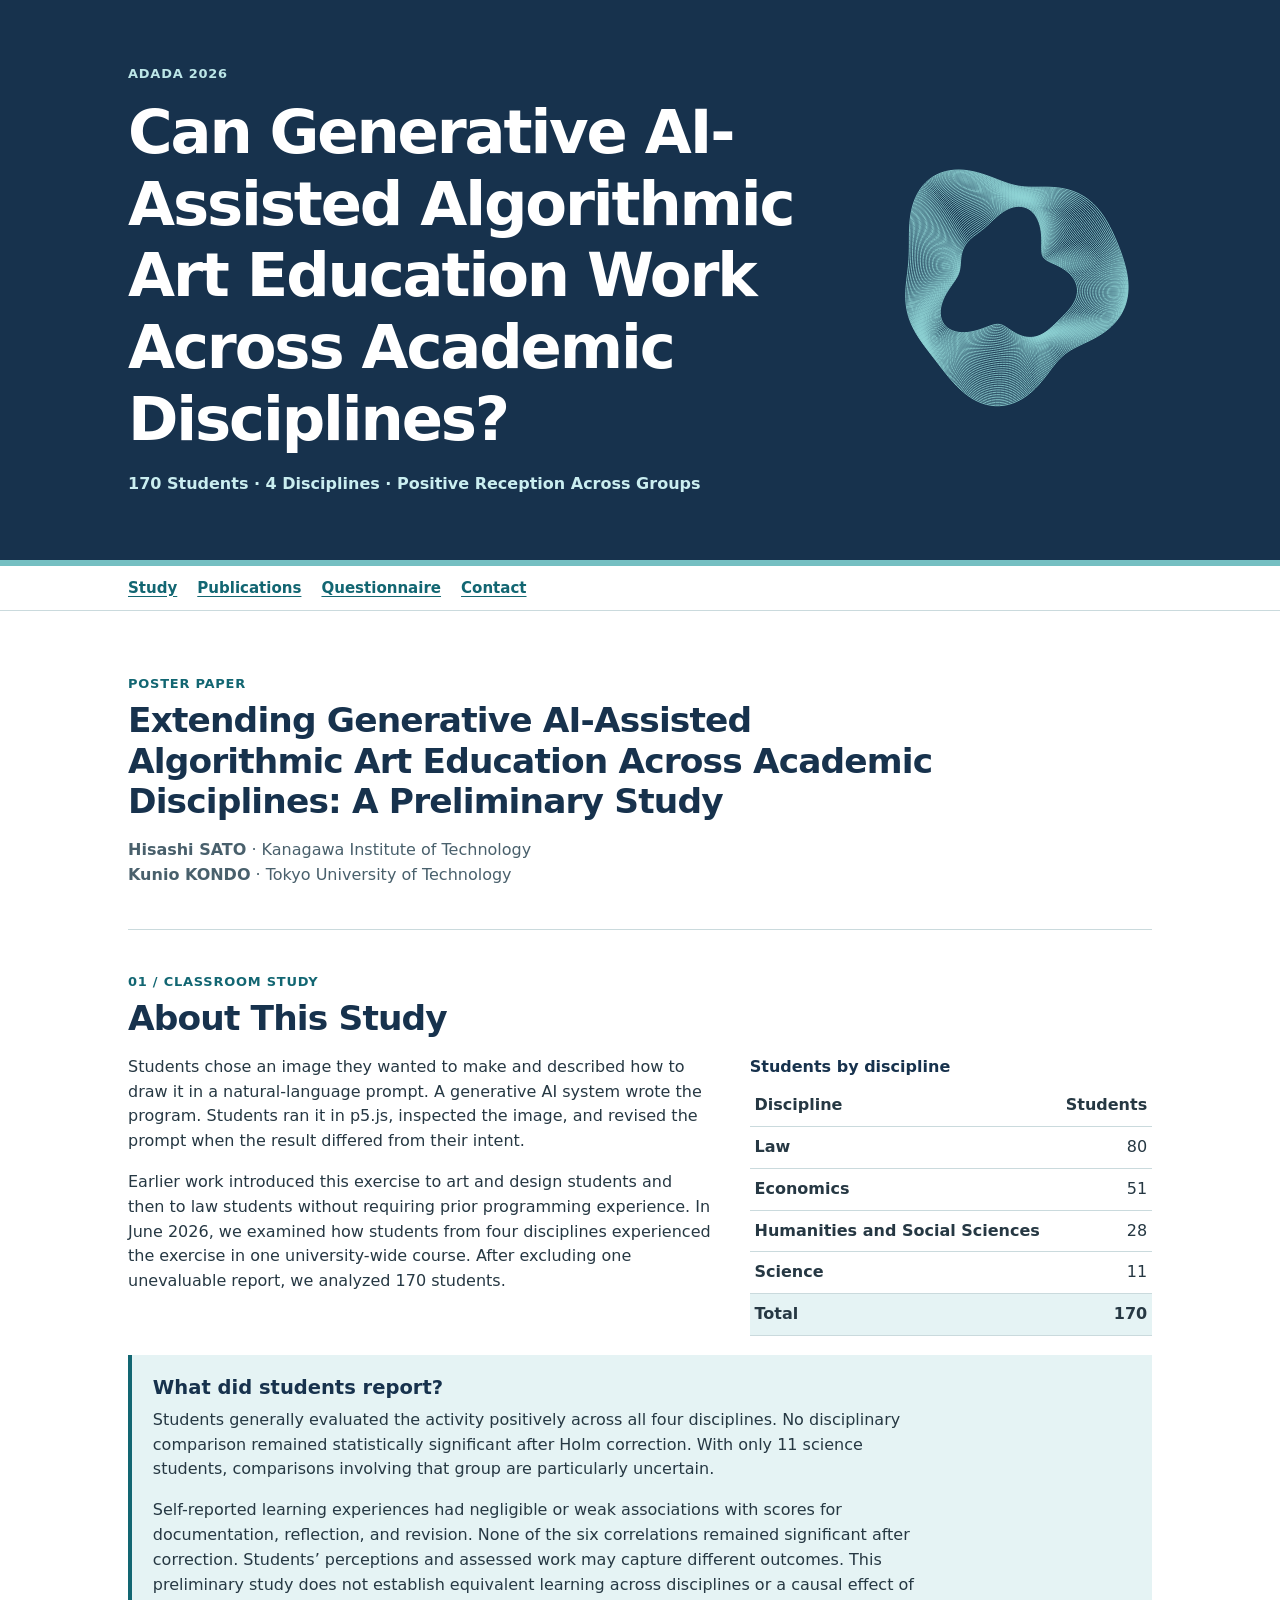
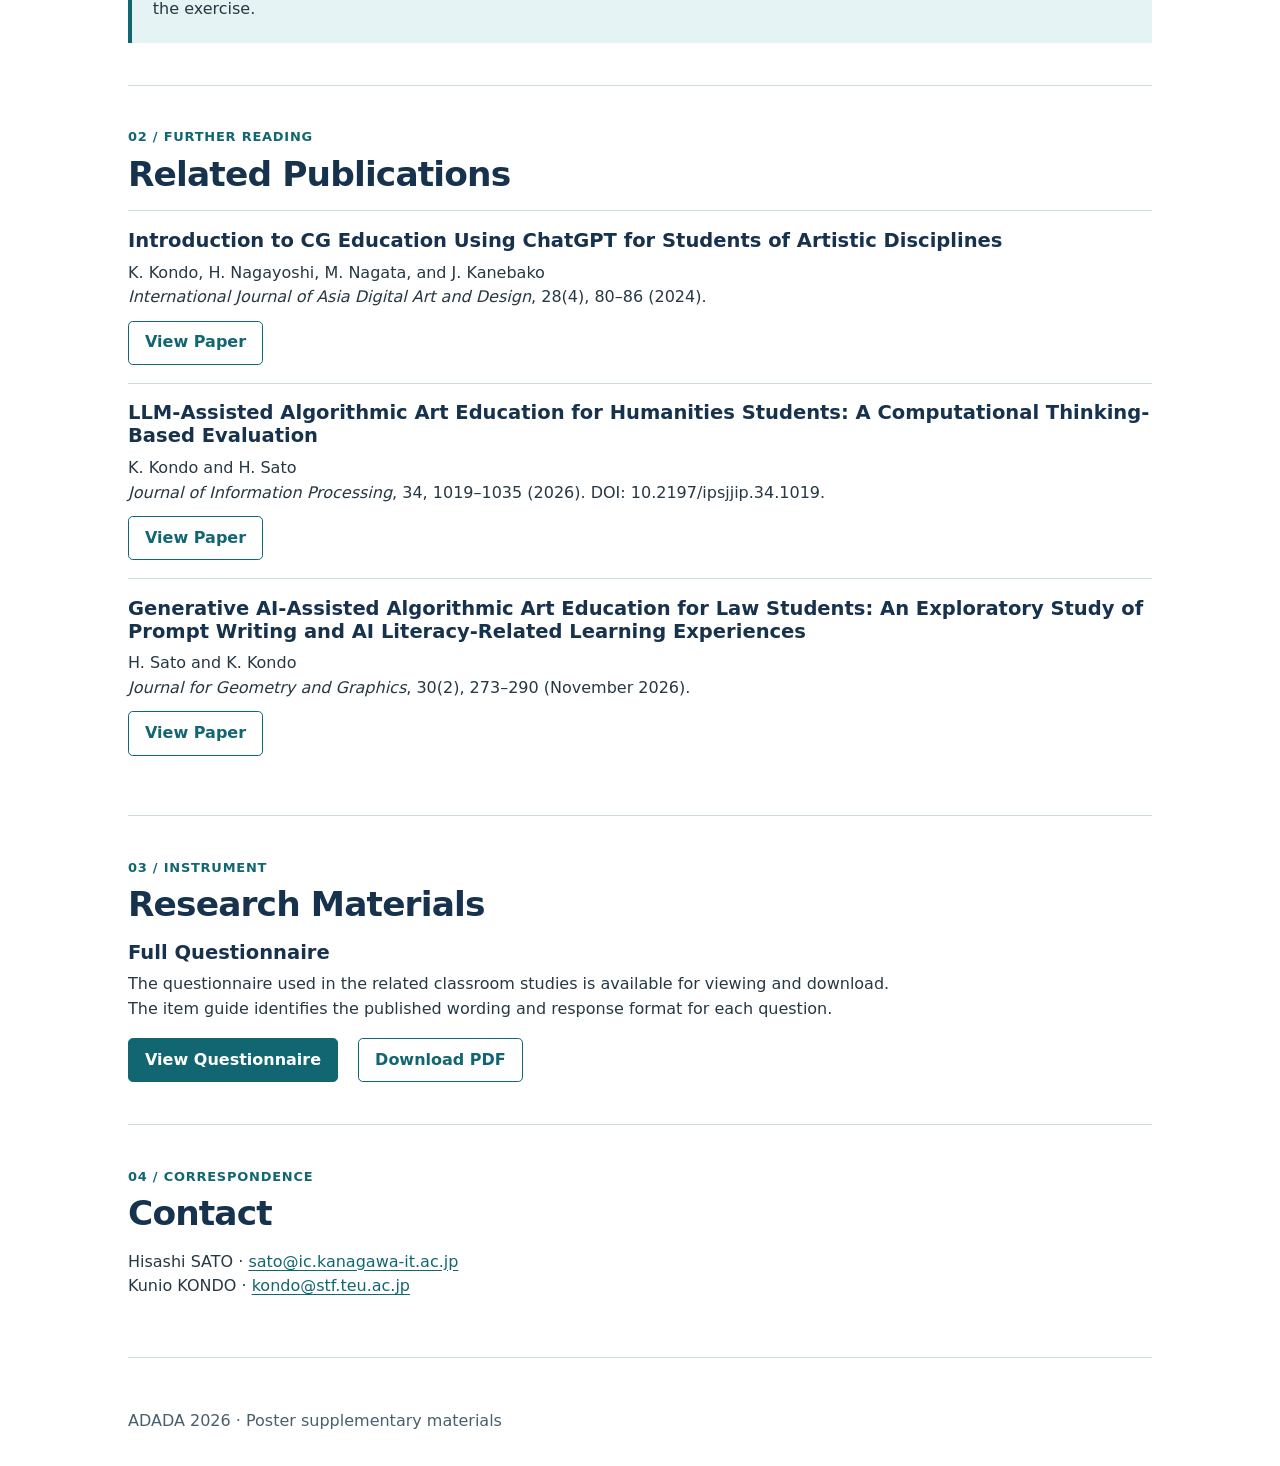
==== adada2026/index.html @ 4f1a8307 "Publish ADADA 2026 poster study and questionnaire" ====
<!doctype html>
<html lang="en"><head><meta charset="utf-8"><meta name="viewport" content="width=device-width,initial-scale=1"><title>ADADA 2026 · Algorithmic Art Across Disciplines</title><meta name="description" content="Study overview, related publications and classroom questionnaire for the ADADA 2026 poster by Hisashi Sato and Kunio Kondo."><link rel="stylesheet" href="assets/style.css"></head>
<body><a class="skip" href="#main">Skip to content</a>
<header class="hero home"><div class="wrap"><p class="eyebrow">ADADA 2026</p><h1>Can Generative AI-Assisted Algorithmic Art Education Work Across Academic Disciplines?</h1><p class="strap">170 Students · 4 Disciplines · Positive Reception Across Groups</p></div></header>
<nav aria-label="Poster resources"><div class="wrap"><a href="#study">Study</a><a href="#publications">Publications</a><a href="questionnaire.html">Questionnaire</a><a href="#contact">Contact</a></div></nav>
<main id="main" class="wrap"><div class="paper"><p class="kicker">Poster paper</p><h2>Extending Generative AI-Assisted Algorithmic Art Education Across Academic Disciplines: A Preliminary Study</h2><p class="byline"><strong>Hisashi SATO</strong> · Kanagawa Institute of Technology<br><strong>Kunio KONDO</strong> · Tokyo University of Technology</p></div>
<section id="study"><p class="kicker">01 / Classroom study</p><h2>About This Study</h2><div class="studygrid"><div><p>Students chose an image they wanted to make and described how to draw it in a natural-language prompt. A generative AI system wrote the program. Students ran it in p5.js, inspected the image, and revised the prompt when the result differed from their intent.</p><p>Earlier work introduced this exercise to art and design students and then to law students without requiring prior programming experience. In June 2026, we examined how students from four disciplines experienced the exercise in one university-wide course. After excluding one unevaluable report, we analyzed 170 students.</p></div>
<table><caption>Students by discipline</caption><thead><tr><th scope="col">Discipline</th><th scope="col">Students</th></tr></thead><tbody><tr><th scope="row">Law</th><td>80</td></tr><tr><th scope="row">Economics</th><td>51</td></tr><tr><th scope="row">Humanities and Social Sciences</th><td>28</td></tr><tr><th scope="row">Science</th><td>11</td></tr></tbody><tfoot><tr><th scope="row">Total</th><td>170</td></tr></tfoot></table></div>
<div class="callout"><h3>What did students report?</h3><p>Students generally evaluated the activity positively across all four disciplines. No disciplinary comparison remained statistically significant after Holm correction. With only 11 science students, comparisons involving that group are particularly uncertain.</p><p>Self-reported learning experiences had negligible or weak associations with scores for documentation, reflection, and revision. None of the six correlations remained significant after correction. Students’ perceptions and assessed work may capture different outcomes. This preliminary study does not establish equivalent learning across disciplines or a causal effect of the exercise.</p></div></section>
<section id="publications"><p class="kicker">02 / Further reading</p><h2>Related Publications</h2>
<article class="pub"><h3>Introduction to CG Education Using ChatGPT for Students of Artistic Disciplines</h3><p>K. Kondo, H. Nagayoshi, M. Nagata, and J. Kanebako<br><i>International Journal of Asia Digital Art and Design</i>, 28(4), 80–86 (2024).</p><a class="button" aria-label="View Paper: Introduction to CG Education Using ChatGPT" href="https://www.jstage.jst.go.jp/article/adada/28/4/28_80/_article/-char/en">View Paper</a></article>
<article class="pub"><h3>LLM-Assisted Algorithmic Art Education for Humanities Students: A Computational Thinking-Based Evaluation</h3><p>K. Kondo and H. Sato<br><i>Journal of Information Processing</i>, 34, 1019–1035 (2026). DOI: 10.2197/ipsjjip.34.1019.</p><a class="button" aria-label="View Paper: LLM-Assisted Algorithmic Art Education for Humanities Students" href="https://doi.org/10.2197/ipsjjip.34.1019">View Paper</a></article>
<article class="pub"><h3>Generative AI-Assisted Algorithmic Art Education for Law Students: An Exploratory Study of Prompt Writing and AI Literacy-Related Learning Experiences</h3><p>H. Sato and K. Kondo<br><i>Journal for Geometry and Graphics</i>, 30(2), 273–290 (November 2026).</p><a class="button" aria-label="View Paper: Generative AI-Assisted Algorithmic Art Education for Law Students" href="https://www.heldermann.de/JGG/JGG30/JGG302/jgg30018.htm">View Paper</a></article></section>
<section id="materials"><p class="kicker">03 / Instrument</p><h2>Research Materials</h2><h3>Full Questionnaire</h3><p>The questionnaire used in the related classroom studies is available for viewing and download. The item guide identifies the published wording and response format for each question.</p><div class="actions"><a class="button primary" href="questionnaire.html">View Questionnaire</a><a class="button" href="questionnaire.pdf" download>Download PDF</a></div></section>
<section id="contact"><p class="kicker">04 / Correspondence</p><h2>Contact</h2><p>Hisashi SATO · <a href="mailto:sato@ic.kanagawa-it.ac.jp">sato@ic.kanagawa-it.ac.jp</a><br>Kunio KONDO · <a href="mailto:kondo@stf.teu.ac.jp">kondo@stf.teu.ac.jp</a></p></section></main><footer class="wrap">ADADA 2026 · Poster supplementary materials</footer></body></html>
---- adada2026/assets/style.css ----
:root{--navy:#17324d;--teal:#126672;--ink:#263843;--muted:#49606c;--line:#cadadd;--tint:#e5f3f4;color:var(--ink);background:white;font:100%/1.55 system-ui,-apple-system,sans-serif}
*{box-sizing:border-box}body{margin:0}a{color:var(--teal);text-underline-offset:.2em}a:focus-visible{outline:3px solid #cd7513;outline-offset:3px}.skip{position:absolute;left:.5rem;top:-8rem;background:white;padding:.6rem;z-index:5}.skip:focus{top:.5rem}
.wrap{width:min(100% - 2.5rem,64rem);margin-inline:auto}.hero{background:var(--navy);color:white;border-bottom:6px solid #75bfc2}.hero .wrap{padding-block:clamp(2rem,5vw,4.5rem);position:relative;isolation:isolate}.hero.home .wrap:after{content:"";position:absolute;inset:0 0 0 auto;width:28%;background:url('contours.svg') center right/contain no-repeat;z-index:-1}.home h1,.home .strap{max-width:70%}
.eyebrow,.kicker,.meta{font-size:.81rem;font-weight:650;letter-spacing:.06em}.eyebrow,.kicker{text-transform:uppercase}.eyebrow{color:#bce6e7;margin:0 0 .8rem}.kicker{color:var(--teal);margin:0 0 .4rem}.meta{color:var(--muted);letter-spacing:.015em}.strap{color:#caeef0;margin:1rem 0 0;font-weight:600}h1,h2,h3,p{margin-top:0}h1,h2,h3{line-height:1.18;text-wrap:pretty}h1{font-size:clamp(2rem,4.9vw,3.8rem);letter-spacing:-.035em;margin-bottom:0}h2{font-size:clamp(1.55rem,3vw,2.15rem);color:var(--navy);letter-spacing:-.025em;margin-bottom:1rem}h3{color:var(--navy);font-size:1.22rem;margin-bottom:.55rem}p{max-width:75ch}
nav{border-bottom:1px solid var(--line)}nav .wrap,.actions{display:flex;gap:.35rem 1.25rem;flex-wrap:wrap}nav a,.button{display:inline-flex;align-items:center;min-height:44px;font-weight:600}nav a{font-size:.94rem}.button{padding:.55rem 1rem;border:1px solid var(--teal);border-radius:.3rem;text-decoration:none}.button:hover{background:var(--tint)}.primary,.primary:hover{background:var(--teal);color:white}
main{padding-block:1.3rem 2rem}section,.paper{padding:clamp(1.4rem,4vw,2.6rem) 0;border-bottom:1px solid var(--line)}.paper h2{max-width:35ch}.byline{color:var(--muted);margin-bottom:0}.studygrid{display:grid;grid-template-columns:1.45fr 1fr;gap:2.4rem}table{border-collapse:collapse;width:100%;align-self:start}caption{text-align:left;font-weight:bold;color:var(--navy);margin-bottom:.35rem}td,th{text-align:left;padding:.5rem .3rem;border-bottom:1px solid var(--line)}td:last-child,thead th:last-child{text-align:right;font-variant-numeric:tabular-nums}tfoot{background:var(--tint);font-weight:bold}.callout{background:var(--tint);border-left:4px solid var(--teal);padding:1.3rem;margin-top:1.2rem}.callout p:last-child,.actions,.pub p:last-child{margin-bottom:0}.pub{padding:1.1rem 0;border-top:1px solid var(--line)}.pub .button{min-height:44px}.pub p{margin-bottom:.65rem}footer{padding:1.2rem 0 2rem;color:var(--muted)}.q{padding:.85rem 0;border-top:1px solid var(--line);break-inside:avoid}.q h3{font-size:1.09rem;max-width:72ch}.q .meta{margin:0}.q ul{margin-bottom:0}.qpage section{max-width:52rem}.qpage .scale{padding-left:1.35rem}.qpage .source{font-size:.94rem}
@media(max-width:680px){.hero.home .wrap:after{display:none}.home h1,.home .strap{max-width:100%}.studygrid{grid-template-columns:1fr;gap:.6rem}.wrap{width:calc(100% - 2rem)}nav .wrap{gap:0 .85rem}.button{padding-inline:.8rem}}
@page{size:A4 portrait;margin:16mm 18mm}
@media print{.skip,nav,footer,.actions{display:none}.wrap{width:100%}body{font:10.5pt/1.35 Arial,sans-serif}.hero{color:var(--navy);background:white;border-bottom:1pt solid var(--teal)}.hero .wrap{padding:0 0 4mm}.eyebrow,.kicker{color:var(--teal);font-size:8.5pt}h1{font-size:22pt}.qpage{padding:0}.qpage section{max-width:none;padding:3mm 0;border:0}.qpage h2{font-size:15pt;margin-bottom:2mm}.qpage h3{font-size:11pt;margin-bottom:1mm}.qpage .q{padding:2mm 0}.qpage .meta{font-size:8pt}.qpage p,.qpage ul{margin-bottom:2mm}.qpage .newpage{break-before:page}.qpage .scale{list-style:none;padding:0;margin:0}.scale li{display:inline-block;margin-right:3mm}.source{font-size:9pt}a{color:inherit}}
.scale{list-style:none;padding:0!important}.scale li{margin:.12rem 0}
@media print{.qpage section{padding:2mm 0}.qpage .q{padding:1.6mm 0}.qpage p{max-width:none}.qpage .q h3{max-width:none}.qpage .scale{display:flex;flex-wrap:wrap;gap:0 3mm}.qpage .scale li{margin:0}.qpage .meta{letter-spacing:0}}
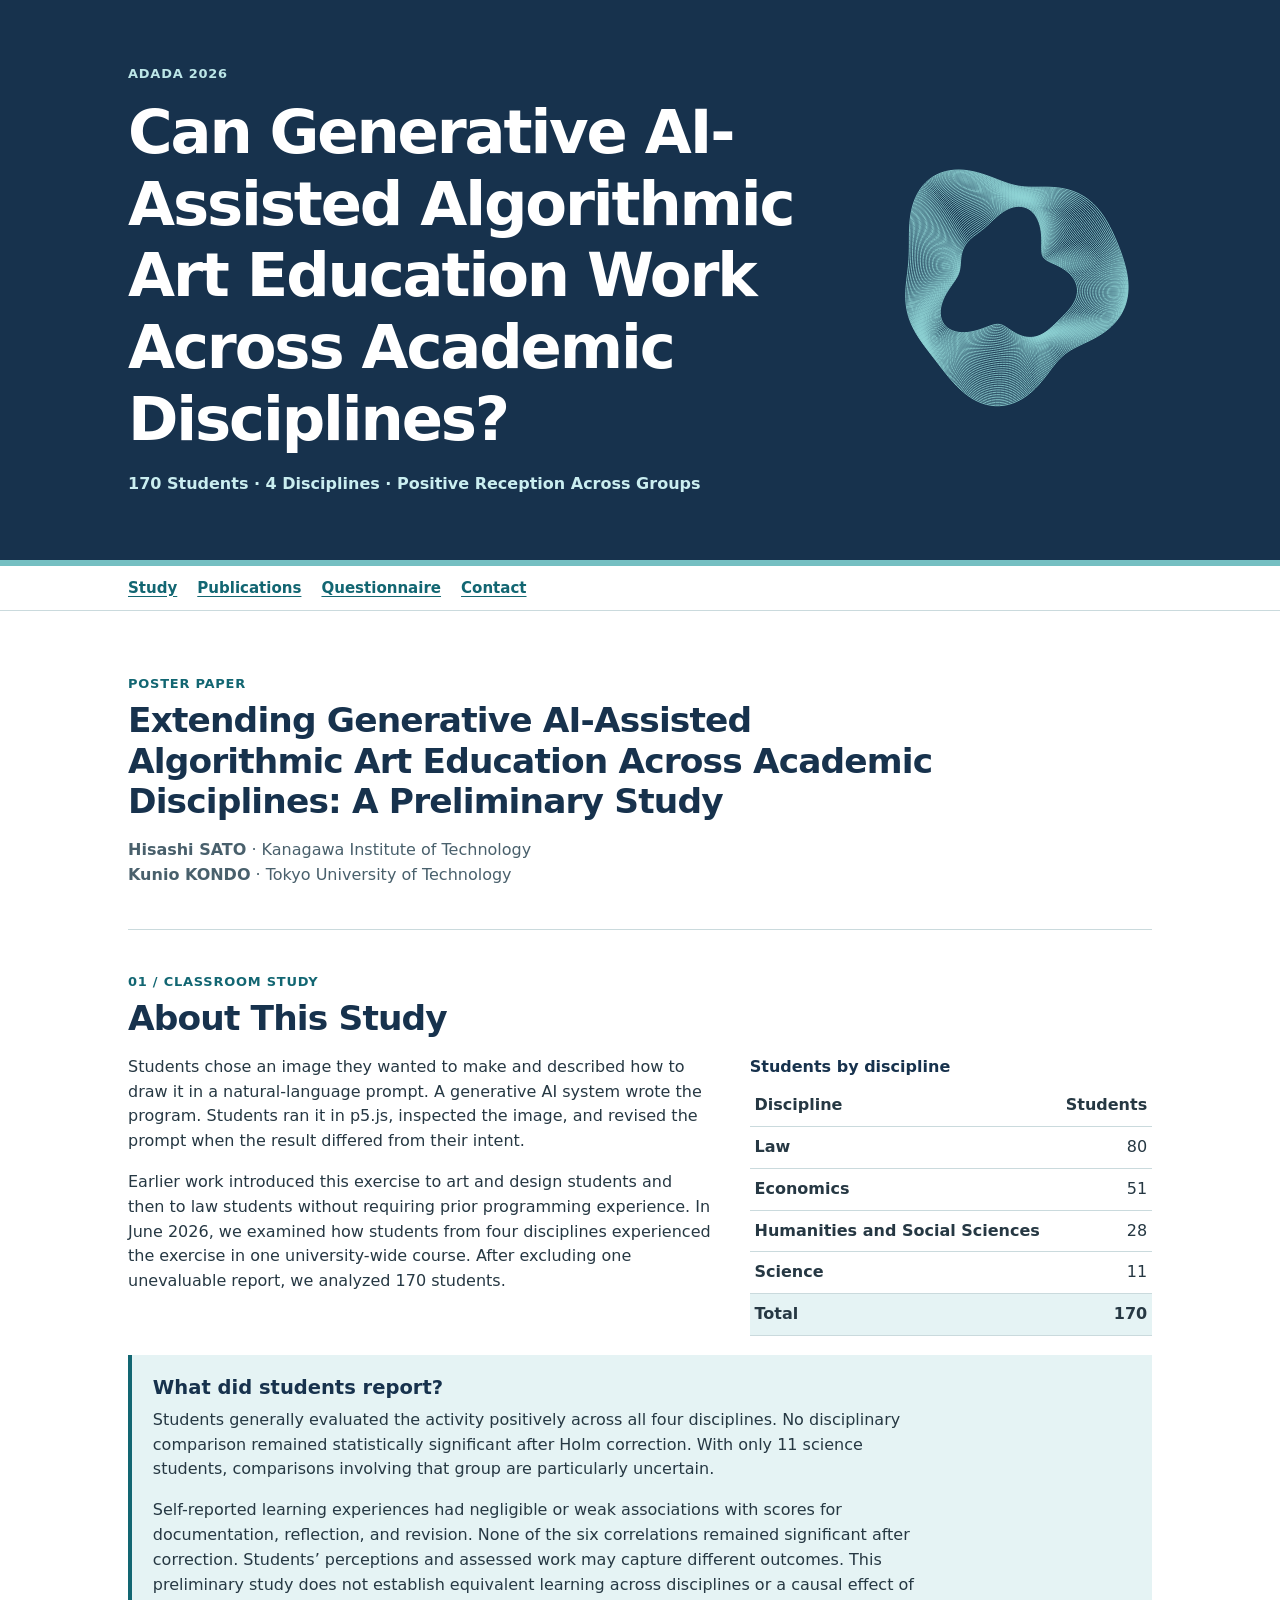
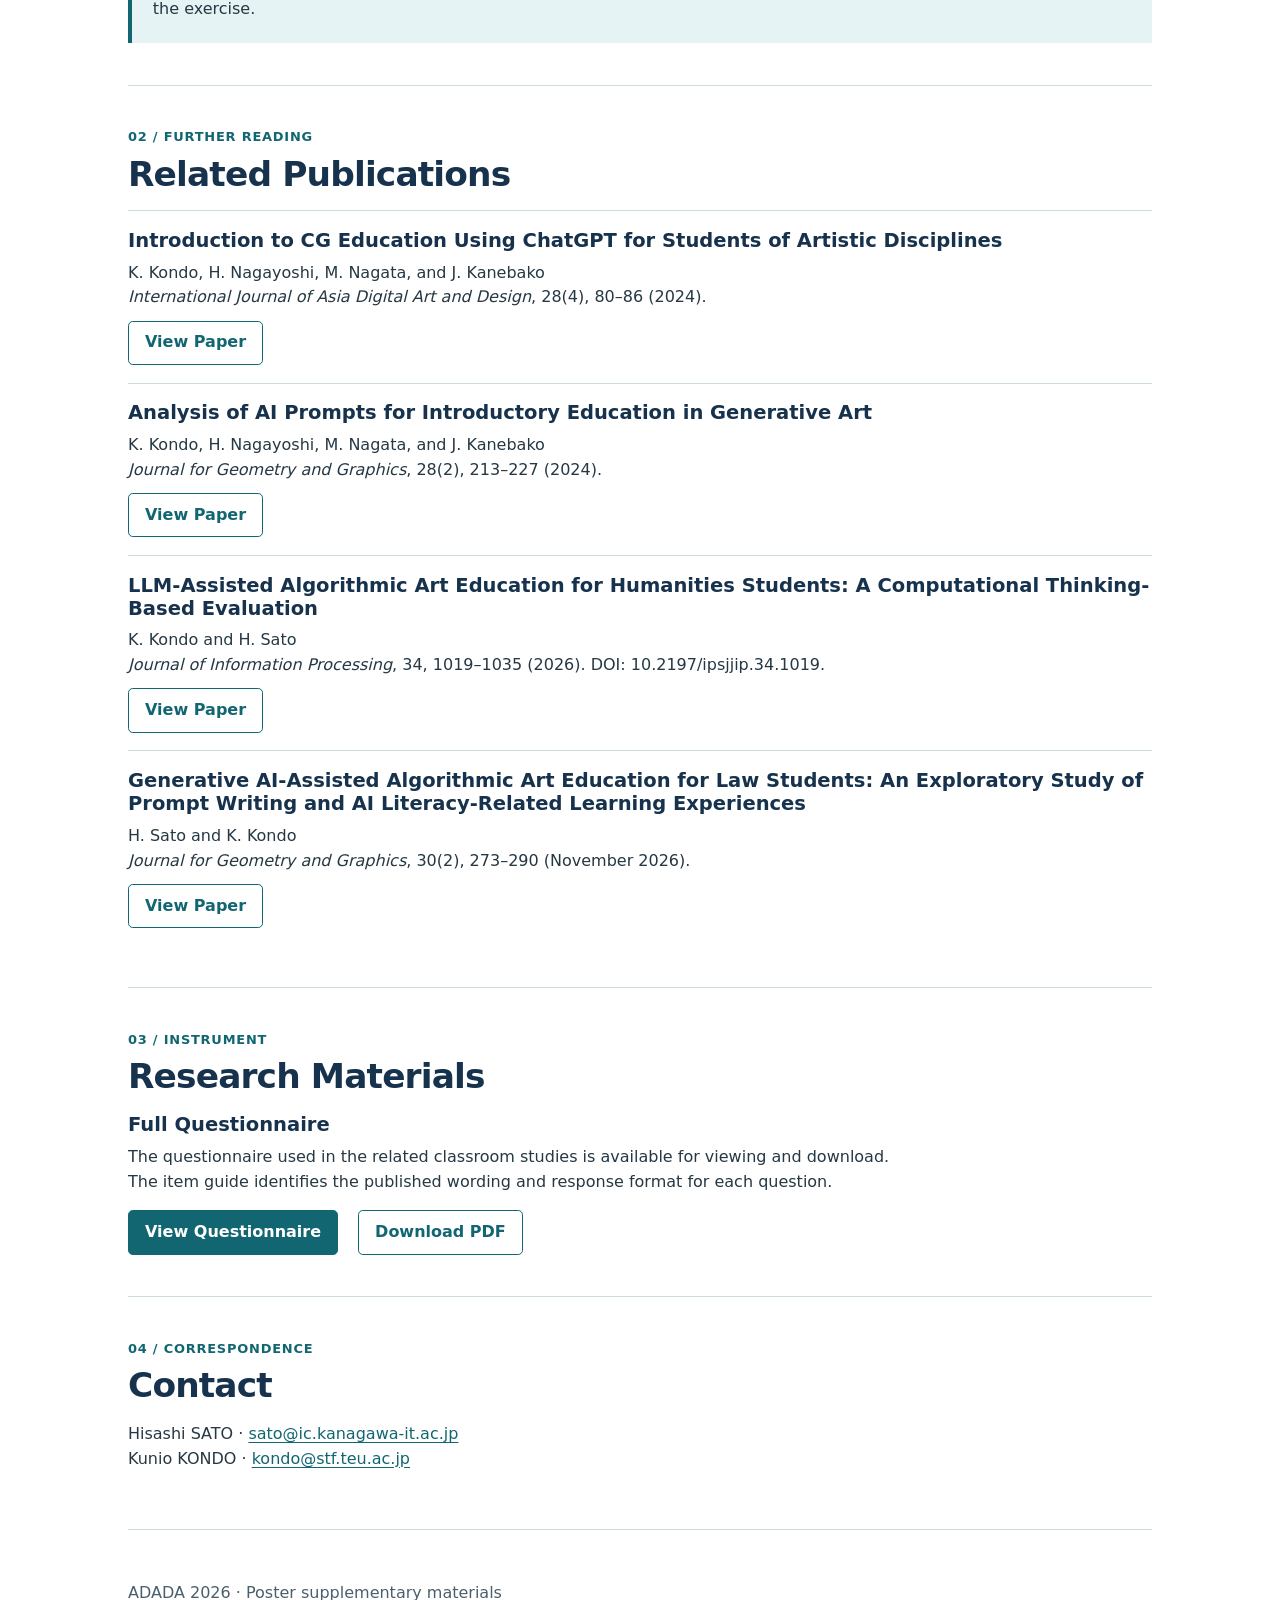
==== commit 0b8dda97: "Add Kondo et al. 2024 paper on AI prompts to related publications" ====
--- a/adada2026/index.html
+++ b/adada2026/index.html
@@ -9,6 +9,12 @@
 <div class="callout"><h3>What did students report?</h3><p>Students generally evaluated the activity positively across all four disciplines. No disciplinary comparison remained statistically significant after Holm correction. With only 11 science students, comparisons involving that group are particularly uncertain.</p><p>Self-reported learning experiences had negligible or weak associations with scores for documentation, reflection, and revision. None of the six correlations remained significant after correction. Students’ perceptions and assessed work may capture different outcomes. This preliminary study does not establish equivalent learning across disciplines or a causal effect of the exercise.</p></div></section>
 <section id="publications"><p class="kicker">02 / Further reading</p><h2>Related Publications</h2>
 <article class="pub"><h3>Introduction to CG Education Using ChatGPT for Students of Artistic Disciplines</h3><p>K. Kondo, H. Nagayoshi, M. Nagata, and J. Kanebako<br><i>International Journal of Asia Digital Art and Design</i>, 28(4), 80–86 (2024).</p><a class="button" aria-label="View Paper: Introduction to CG Education Using ChatGPT" href="https://www.jstage.jst.go.jp/article/adada/28/4/28_80/_article/-char/en">View Paper</a></article>
+<article class="pub">
+<h3>Analysis of AI Prompts for Introductory Education in Generative Art</h3>
+<p>K. Kondo, H. Nagayoshi, M. Nagata, and J. Kanebako<br>
+<i>Journal for Geometry and Graphics</i>, 28(2), 213–227 (2024).</p>
+<a class="button" aria-label="View Paper: Analysis of AI Prompts for Introductory Education in Generative Art" href="https://www.heldermann.de/JGG/JGG28/JGG282/jgg28019.htm">View Paper</a>
+</article>
 <article class="pub"><h3>LLM-Assisted Algorithmic Art Education for Humanities Students: A Computational Thinking-Based Evaluation</h3><p>K. Kondo and H. Sato<br><i>Journal of Information Processing</i>, 34, 1019–1035 (2026). DOI: 10.2197/ipsjjip.34.1019.</p><a class="button" aria-label="View Paper: LLM-Assisted Algorithmic Art Education for Humanities Students" href="https://doi.org/10.2197/ipsjjip.34.1019">View Paper</a></article>
 <article class="pub"><h3>Generative AI-Assisted Algorithmic Art Education for Law Students: An Exploratory Study of Prompt Writing and AI Literacy-Related Learning Experiences</h3><p>H. Sato and K. Kondo<br><i>Journal for Geometry and Graphics</i>, 30(2), 273–290 (November 2026).</p><a class="button" aria-label="View Paper: Generative AI-Assisted Algorithmic Art Education for Law Students" href="https://www.heldermann.de/JGG/JGG30/JGG302/jgg30018.htm">View Paper</a></article></section>
 <section id="materials"><p class="kicker">03 / Instrument</p><h2>Research Materials</h2><h3>Full Questionnaire</h3><p>The questionnaire used in the related classroom studies is available for viewing and download. The item guide identifies the published wording and response format for each question.</p><div class="actions"><a class="button primary" href="questionnaire.html">View Questionnaire</a><a class="button" href="questionnaire.pdf" download>Download PDF</a></div></section>
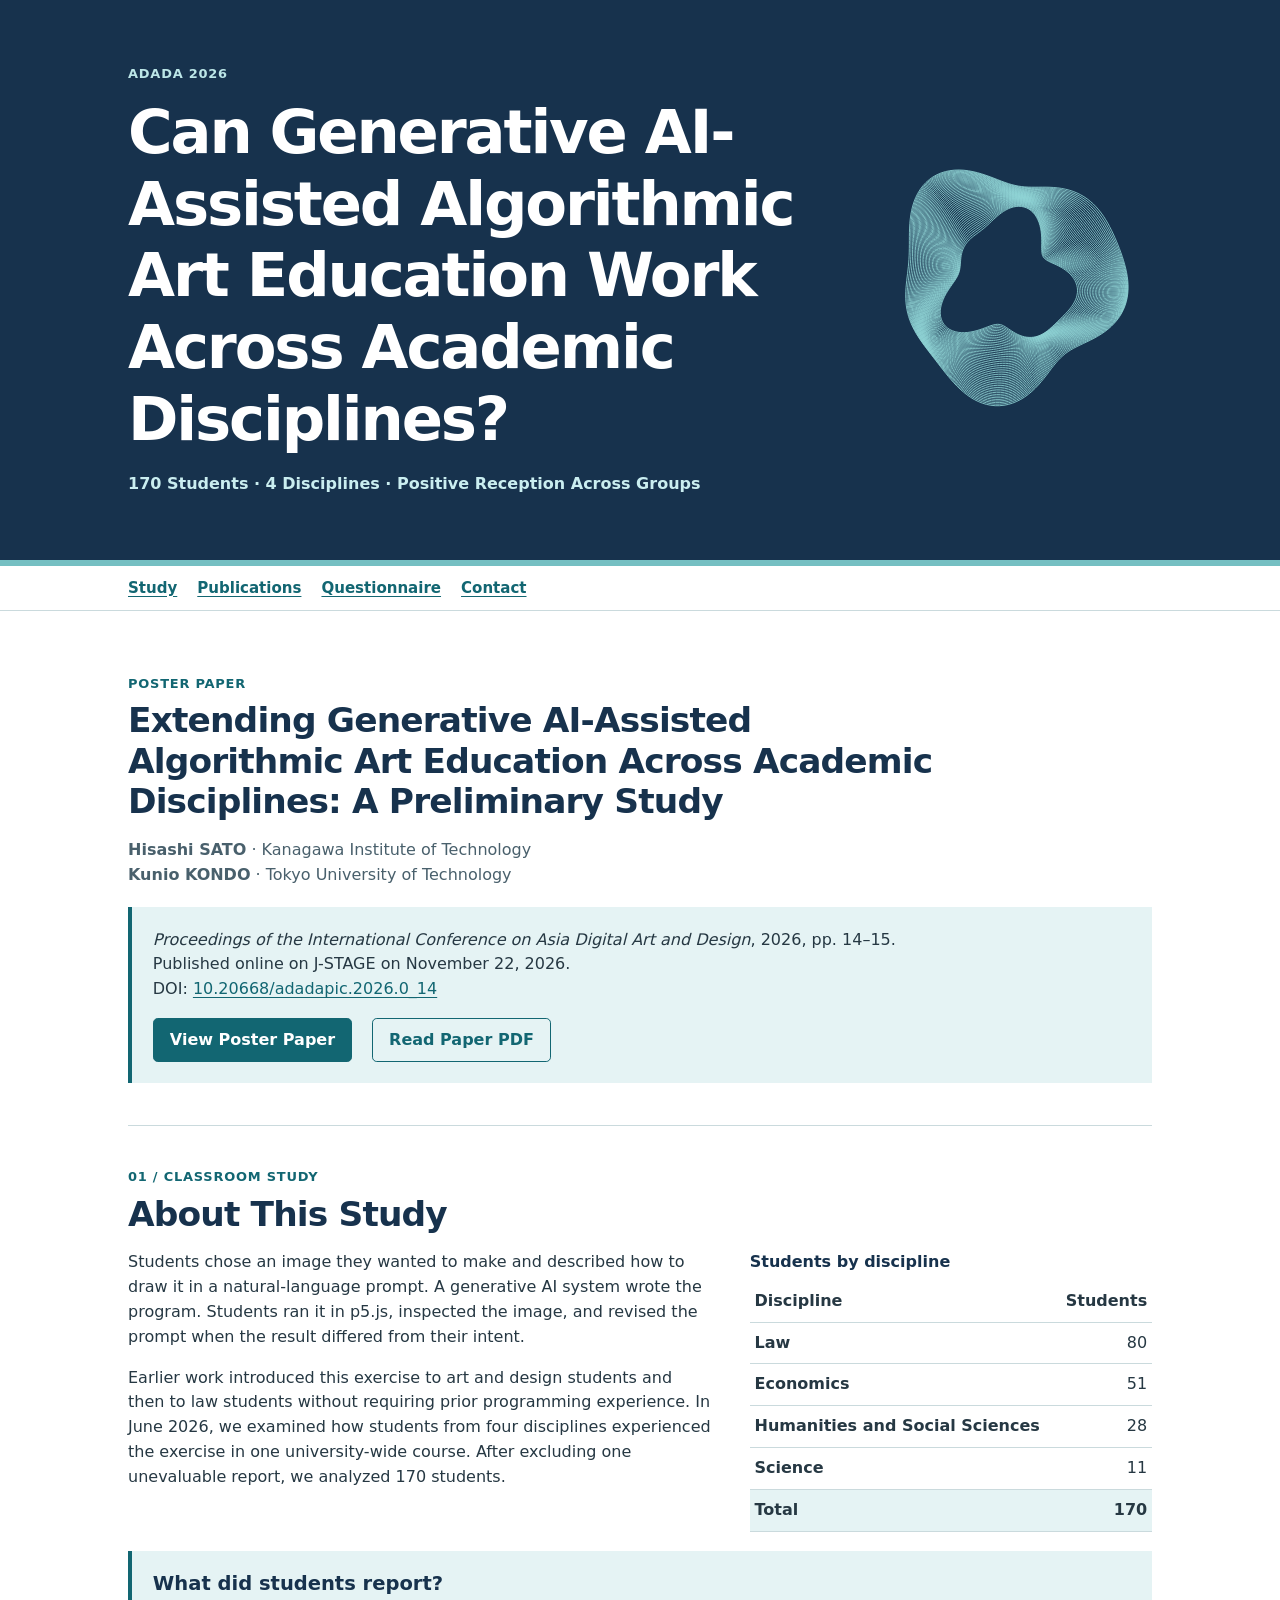
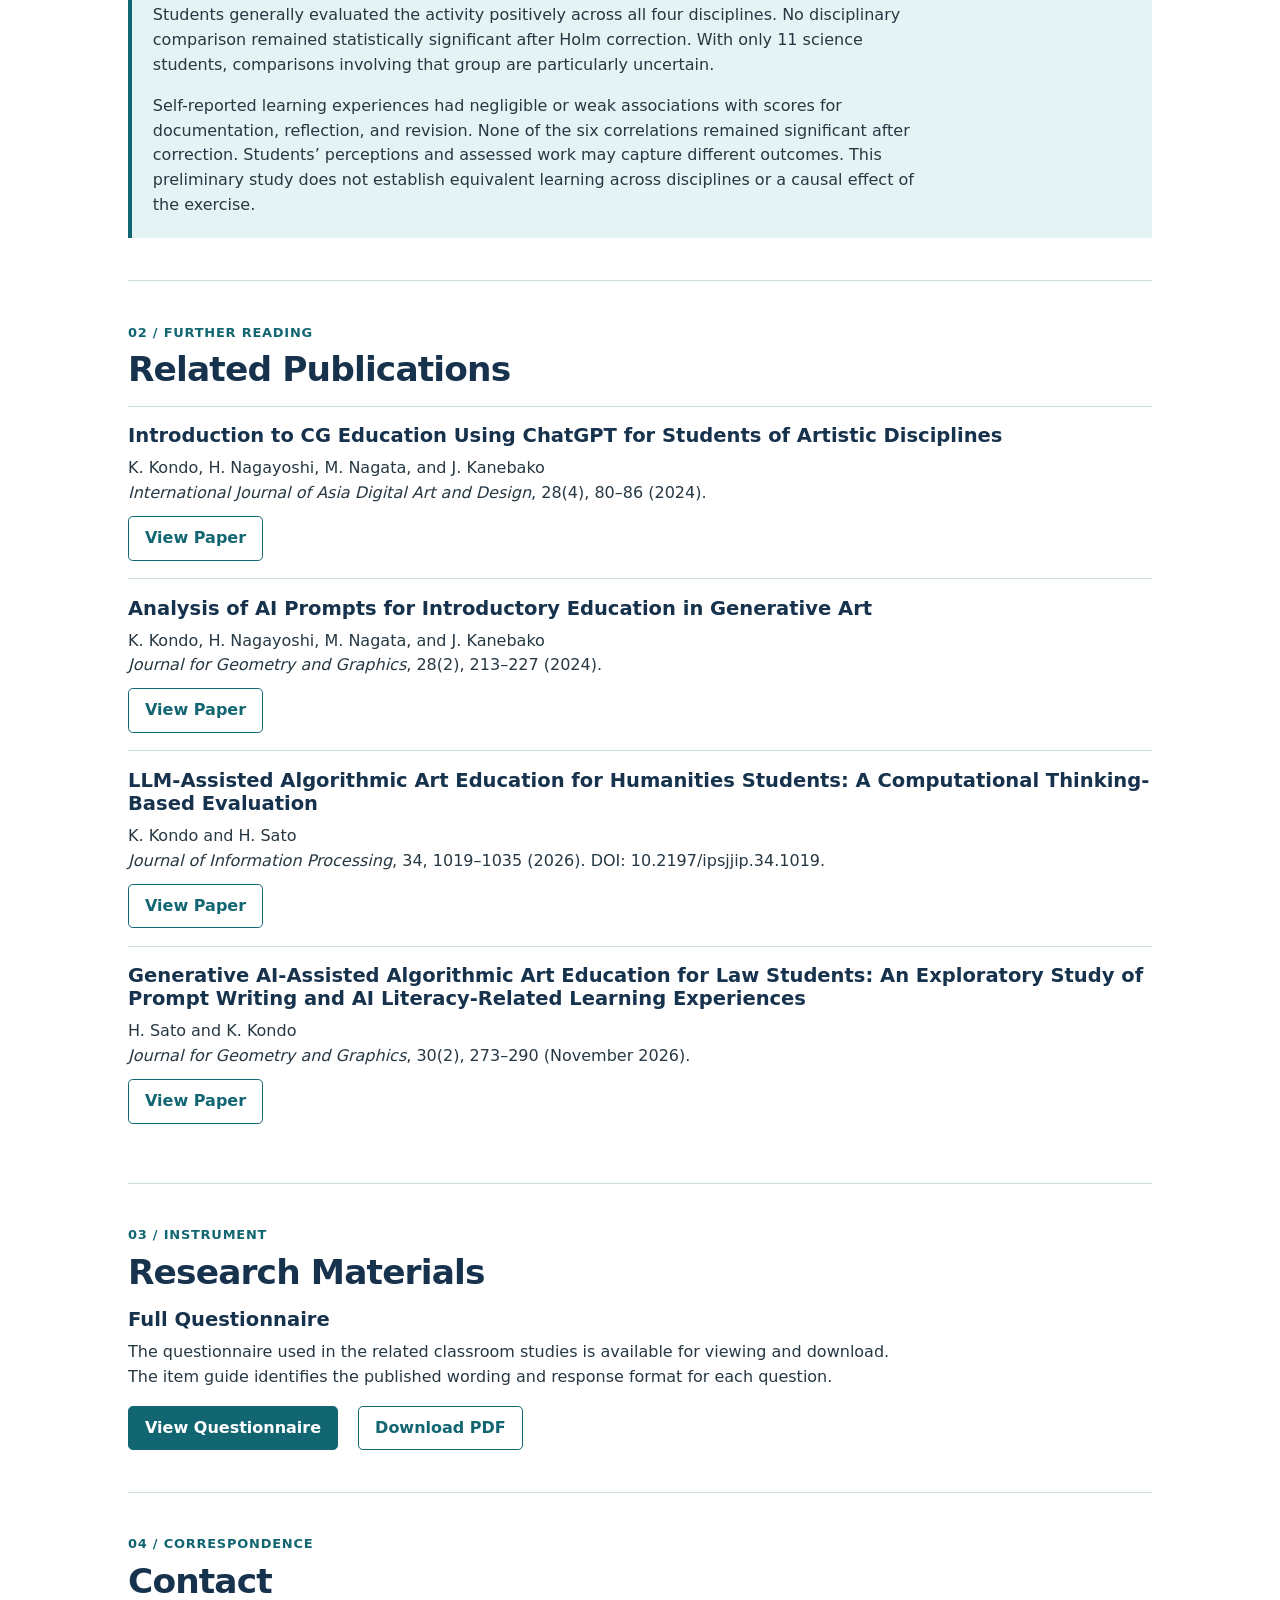
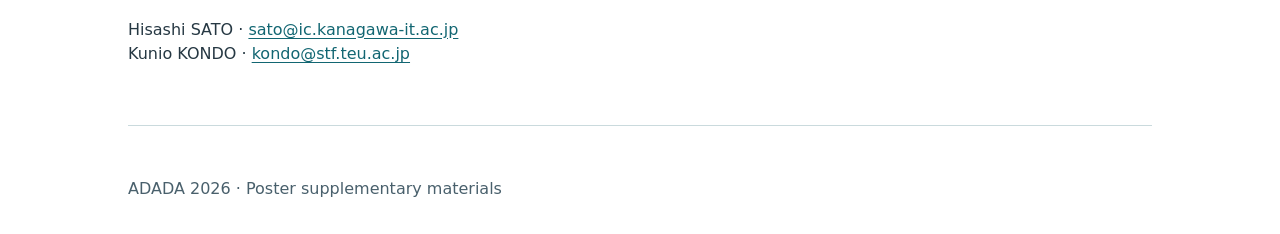
==== commit c28383be: "Link the published ADADA 2026 poster paper on J-STAGE" ====
--- a/adada2026/index.html
+++ b/adada2026/index.html
@@ -3,7 +3,17 @@
 <body><a class="skip" href="#main">Skip to content</a>
 <header class="hero home"><div class="wrap"><p class="eyebrow">ADADA 2026</p><h1>Can Generative AI-Assisted Algorithmic Art Education Work Across Academic Disciplines?</h1><p class="strap">170 Students · 4 Disciplines · Positive Reception Across Groups</p></div></header>
 <nav aria-label="Poster resources"><div class="wrap"><a href="#study">Study</a><a href="#publications">Publications</a><a href="questionnaire.html">Questionnaire</a><a href="#contact">Contact</a></div></nav>
-<main id="main" class="wrap"><div class="paper"><p class="kicker">Poster paper</p><h2>Extending Generative AI-Assisted Algorithmic Art Education Across Academic Disciplines: A Preliminary Study</h2><p class="byline"><strong>Hisashi SATO</strong> · Kanagawa Institute of Technology<br><strong>Kunio KONDO</strong> · Tokyo University of Technology</p></div>
+<main id="main" class="wrap"><div class="paper"><p class="kicker">Poster paper</p><h2>Extending Generative AI-Assisted Algorithmic Art Education Across Academic Disciplines: A Preliminary Study</h2><p class="byline"><strong>Hisashi SATO</strong> · Kanagawa Institute of Technology<br><strong>Kunio KONDO</strong> · Tokyo University of Technology</p>
+<div class="callout" id="published-paper">
+<p><i>Proceedings of the International Conference on Asia Digital Art and Design</i>, 2026, pp. 14–15.<br>
+Published online on J-STAGE on November 22, 2026.<br>
+DOI: <a href="https://doi.org/10.20668/adadapic.2026.0_14">10.20668/adadapic.2026.0_14</a></p>
+<div class="actions">
+<a class="button primary" href="https://www.jstage.jst.go.jp/article/adadapic/2026/0/2026_14/_article/-char/en">View Poster Paper</a>
+<a class="button" href="https://www.jstage.jst.go.jp/article/adadapic/2026/0/2026_14/_pdf/-char/en">Read Paper PDF</a>
+</div>
+</div>
+</div>
 <section id="study"><p class="kicker">01 / Classroom study</p><h2>About This Study</h2><div class="studygrid"><div><p>Students chose an image they wanted to make and described how to draw it in a natural-language prompt. A generative AI system wrote the program. Students ran it in p5.js, inspected the image, and revised the prompt when the result differed from their intent.</p><p>Earlier work introduced this exercise to art and design students and then to law students without requiring prior programming experience. In June 2026, we examined how students from four disciplines experienced the exercise in one university-wide course. After excluding one unevaluable report, we analyzed 170 students.</p></div>
 <table><caption>Students by discipline</caption><thead><tr><th scope="col">Discipline</th><th scope="col">Students</th></tr></thead><tbody><tr><th scope="row">Law</th><td>80</td></tr><tr><th scope="row">Economics</th><td>51</td></tr><tr><th scope="row">Humanities and Social Sciences</th><td>28</td></tr><tr><th scope="row">Science</th><td>11</td></tr></tbody><tfoot><tr><th scope="row">Total</th><td>170</td></tr></tfoot></table></div>
 <div class="callout"><h3>What did students report?</h3><p>Students generally evaluated the activity positively across all four disciplines. No disciplinary comparison remained statistically significant after Holm correction. With only 11 science students, comparisons involving that group are particularly uncertain.</p><p>Self-reported learning experiences had negligible or weak associations with scores for documentation, reflection, and revision. None of the six correlations remained significant after correction. Students’ perceptions and assessed work may capture different outcomes. This preliminary study does not establish equivalent learning across disciplines or a causal effect of the exercise.</p></div></section>
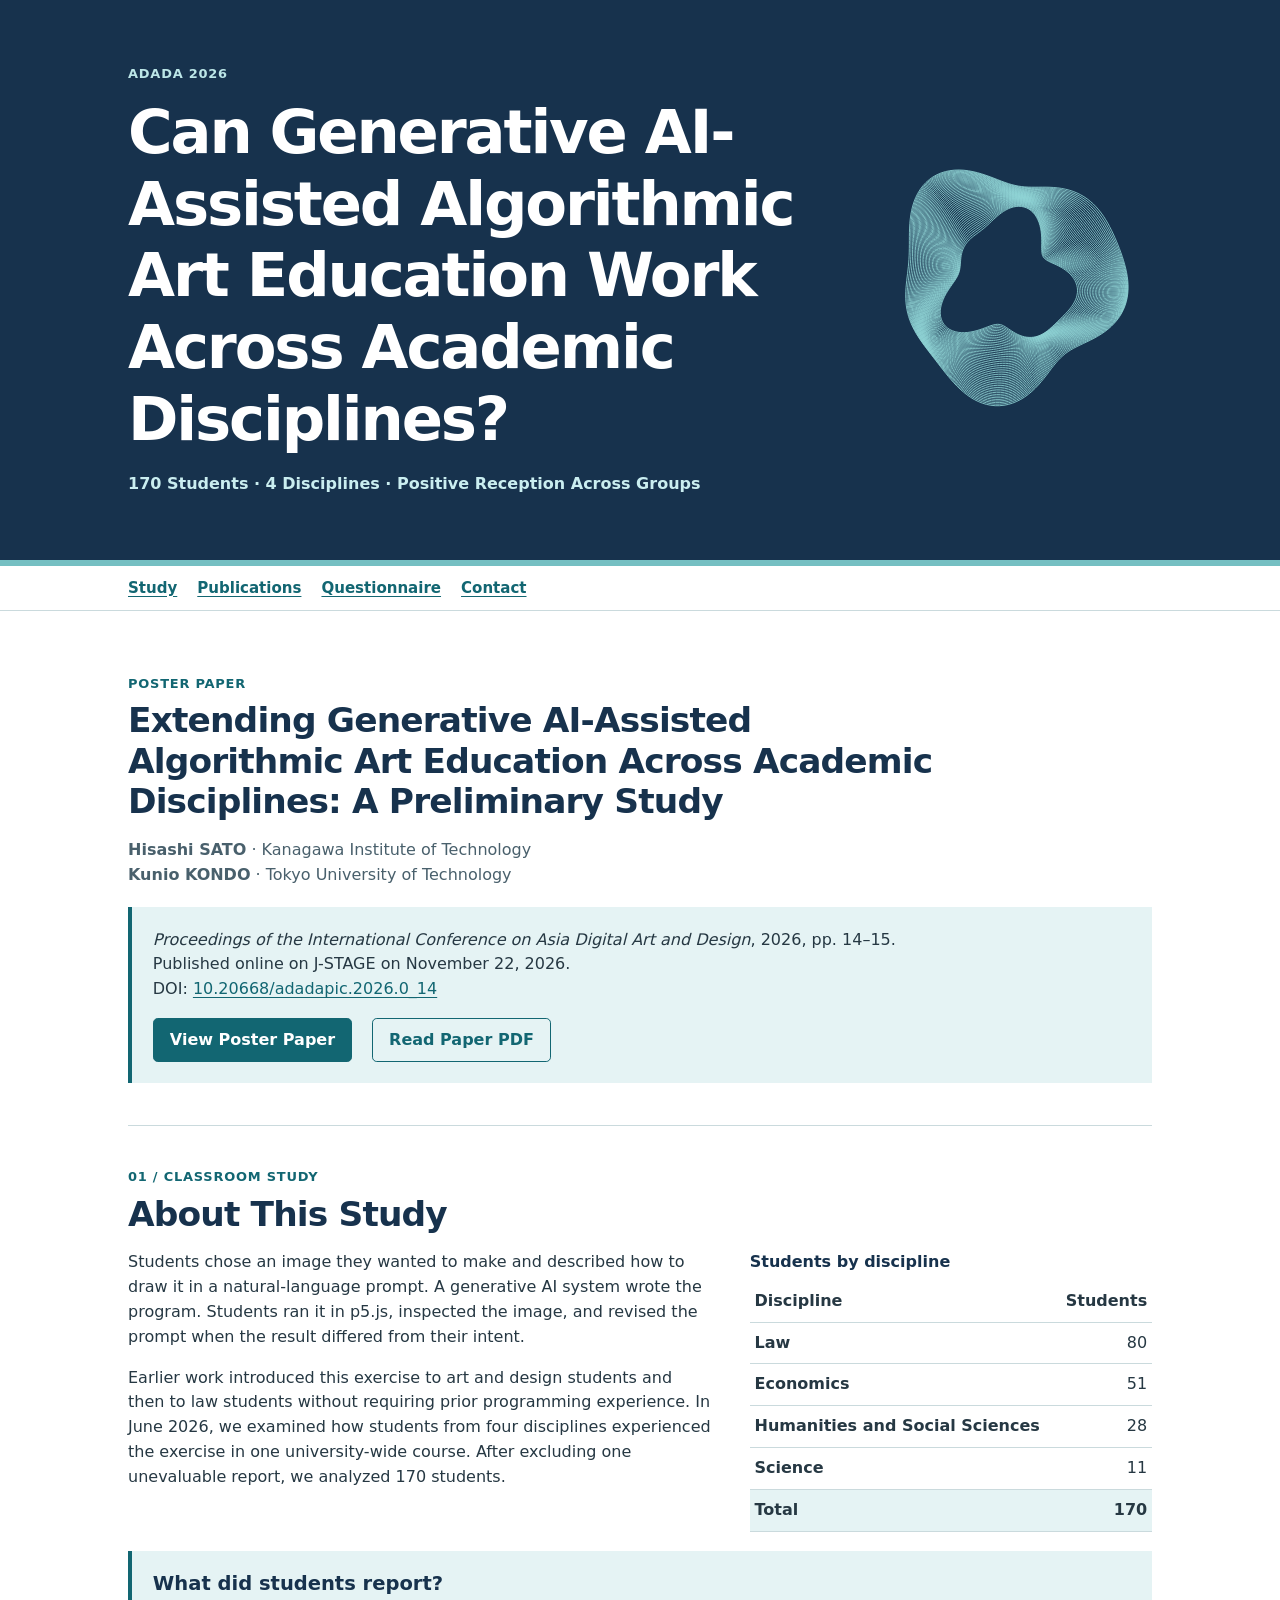
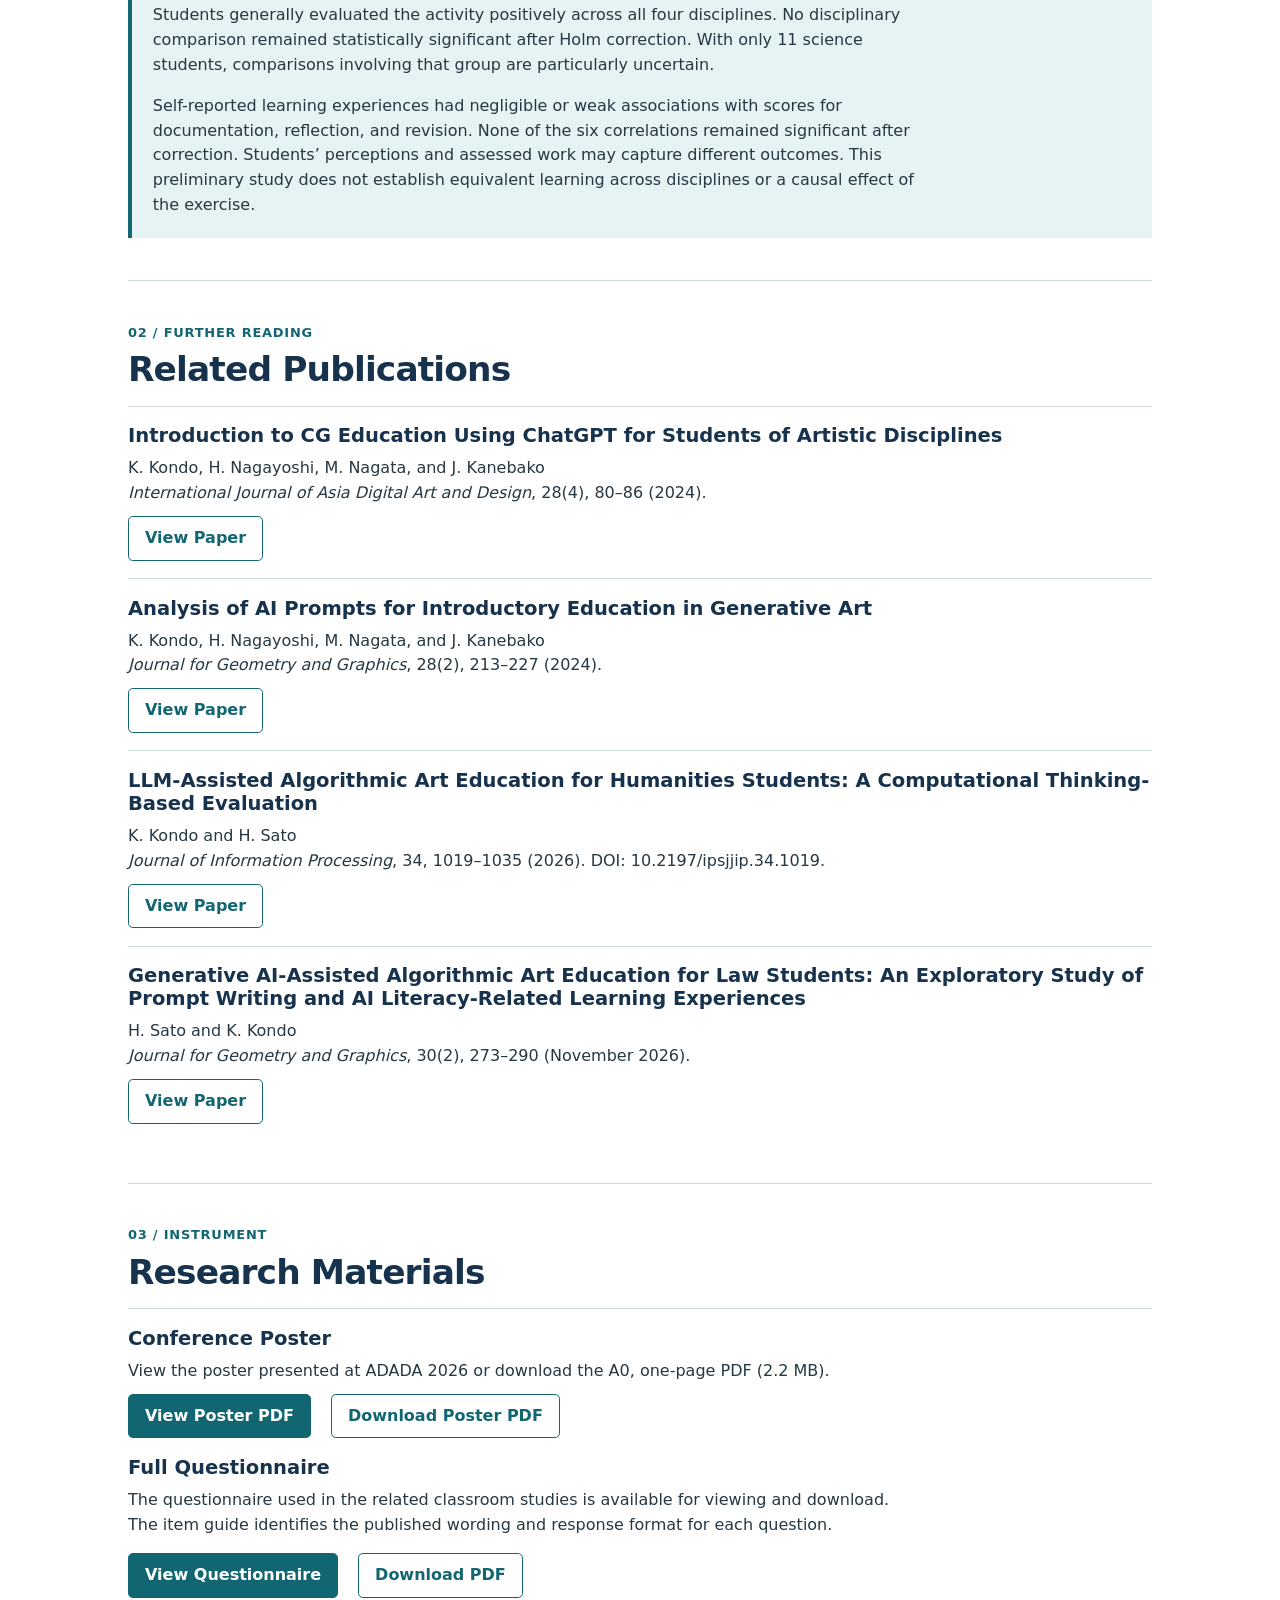
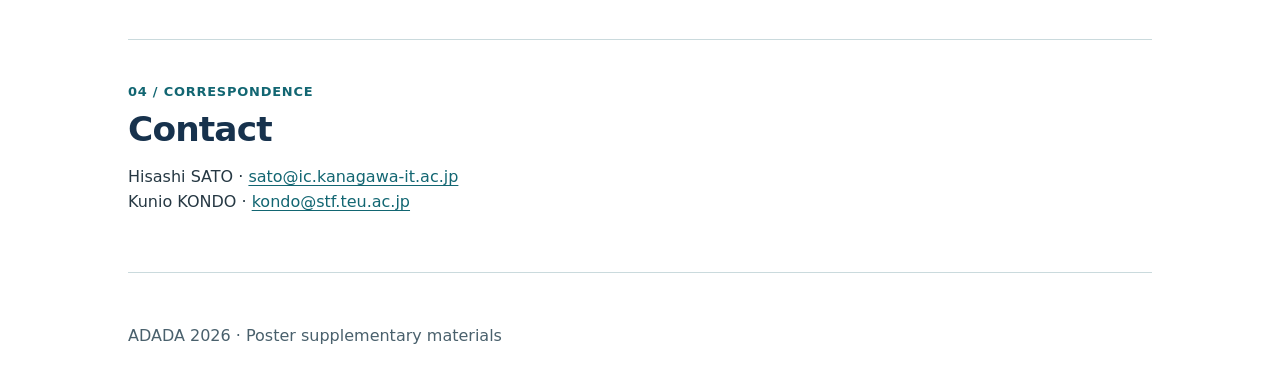
==== commit f165e4ee: "Publish the A0 conference poster PDF with viewing and download links" ====
--- a/adada2026/index.html
+++ b/adada2026/index.html
@@ -27,5 +27,14 @@
 </article>
 <article class="pub"><h3>LLM-Assisted Algorithmic Art Education for Humanities Students: A Computational Thinking-Based Evaluation</h3><p>K. Kondo and H. Sato<br><i>Journal of Information Processing</i>, 34, 1019–1035 (2026). DOI: 10.2197/ipsjjip.34.1019.</p><a class="button" aria-label="View Paper: LLM-Assisted Algorithmic Art Education for Humanities Students" href="https://doi.org/10.2197/ipsjjip.34.1019">View Paper</a></article>
 <article class="pub"><h3>Generative AI-Assisted Algorithmic Art Education for Law Students: An Exploratory Study of Prompt Writing and AI Literacy-Related Learning Experiences</h3><p>H. Sato and K. Kondo<br><i>Journal for Geometry and Graphics</i>, 30(2), 273–290 (November 2026).</p><a class="button" aria-label="View Paper: Generative AI-Assisted Algorithmic Art Education for Law Students" href="https://www.heldermann.de/JGG/JGG30/JGG302/jgg30018.htm">View Paper</a></article></section>
-<section id="materials"><p class="kicker">03 / Instrument</p><h2>Research Materials</h2><h3>Full Questionnaire</h3><p>The questionnaire used in the related classroom studies is available for viewing and download. The item guide identifies the published wording and response format for each question.</p><div class="actions"><a class="button primary" href="questionnaire.html">View Questionnaire</a><a class="button" href="questionnaire.pdf" download>Download PDF</a></div></section>
+<section id="materials"><p class="kicker">03 / Instrument</p><h2>Research Materials</h2>
+<div class="pub">
+<h3>Conference Poster</h3>
+<p>View the poster presented at ADADA 2026 or download the A0, one-page PDF (2.2 MB).</p>
+<div class="actions">
+<a class="button primary" href="adada2026-poster.pdf">View Poster PDF</a>
+<a class="button" href="adada2026-poster.pdf" download>Download Poster PDF</a>
+</div>
+</div>
+<h3>Full Questionnaire</h3><p>The questionnaire used in the related classroom studies is available for viewing and download. The item guide identifies the published wording and response format for each question.</p><div class="actions"><a class="button primary" href="questionnaire.html">View Questionnaire</a><a class="button" href="questionnaire.pdf" download>Download PDF</a></div></section>
 <section id="contact"><p class="kicker">04 / Correspondence</p><h2>Contact</h2><p>Hisashi SATO · <a href="mailto:sato@ic.kanagawa-it.ac.jp">sato@ic.kanagawa-it.ac.jp</a><br>Kunio KONDO · <a href="mailto:kondo@stf.teu.ac.jp">kondo@stf.teu.ac.jp</a></p></section></main><footer class="wrap">ADADA 2026 · Poster supplementary materials</footer></body></html>
